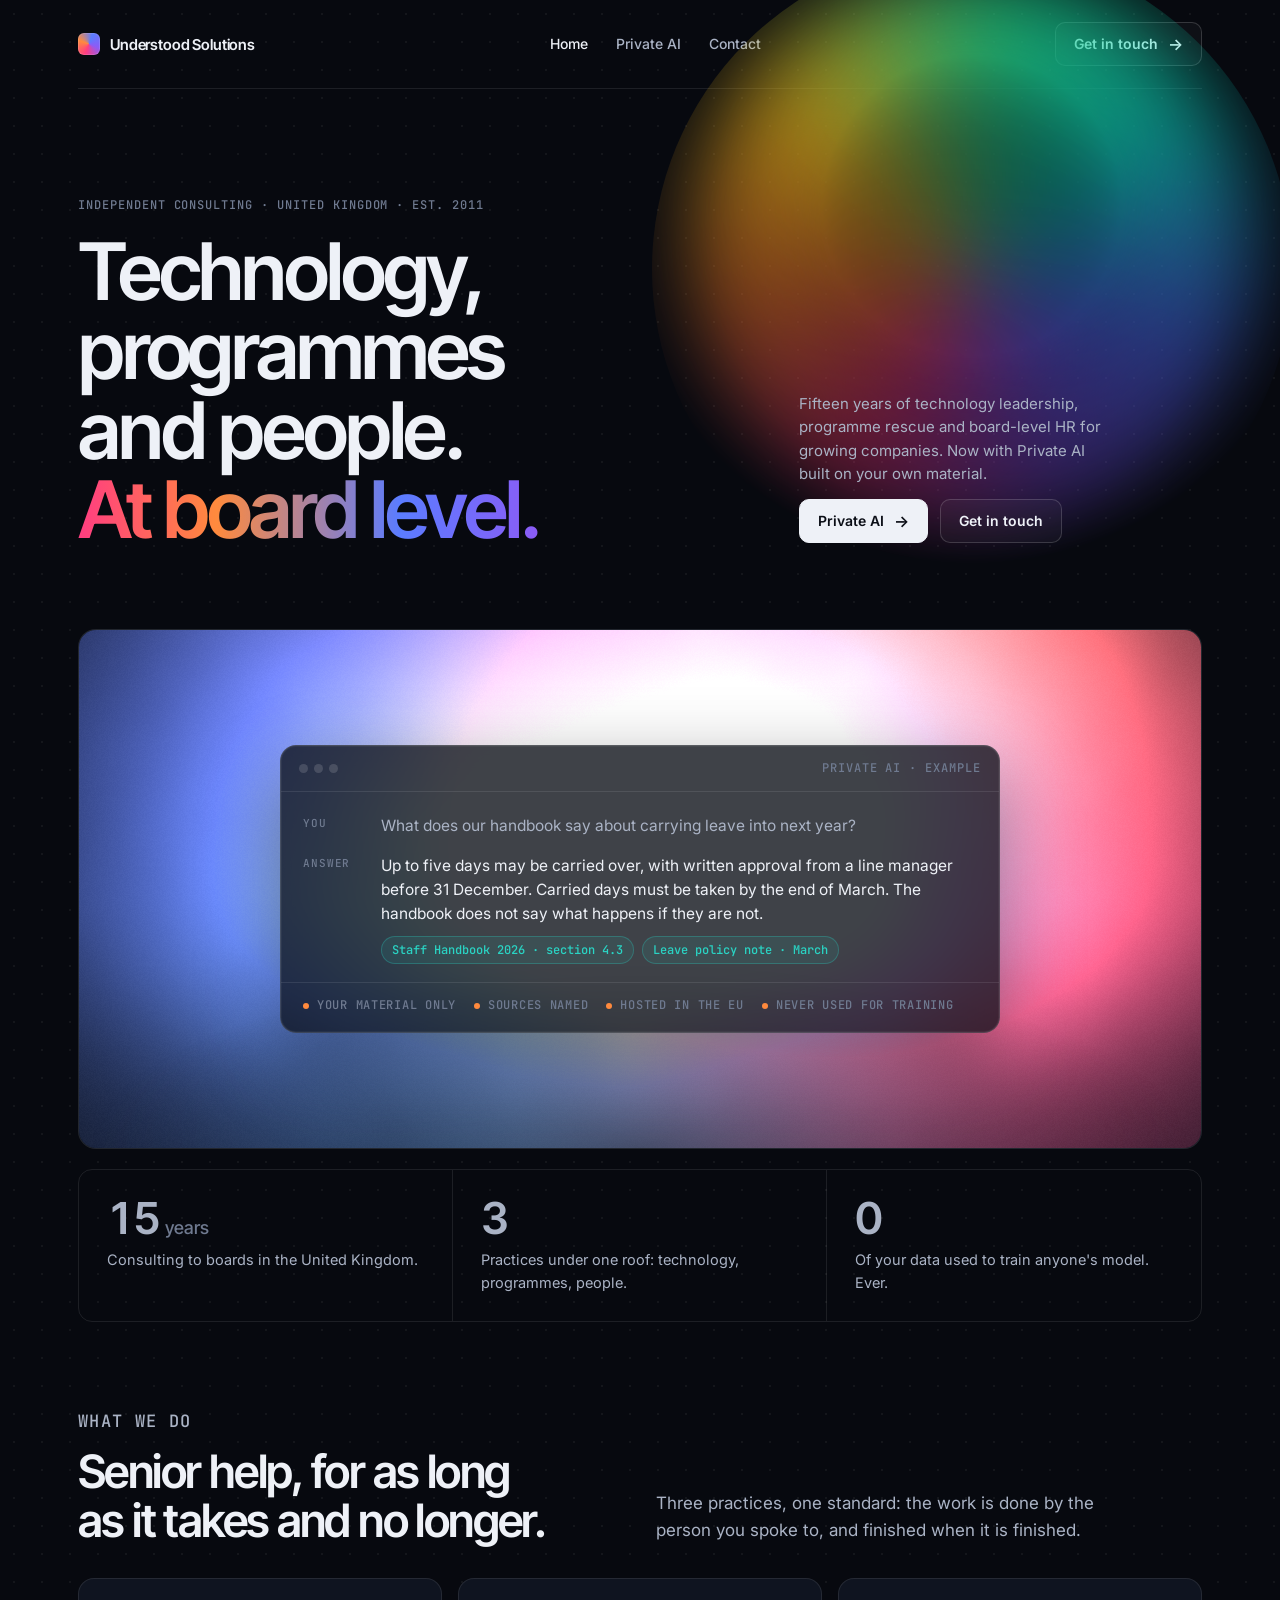
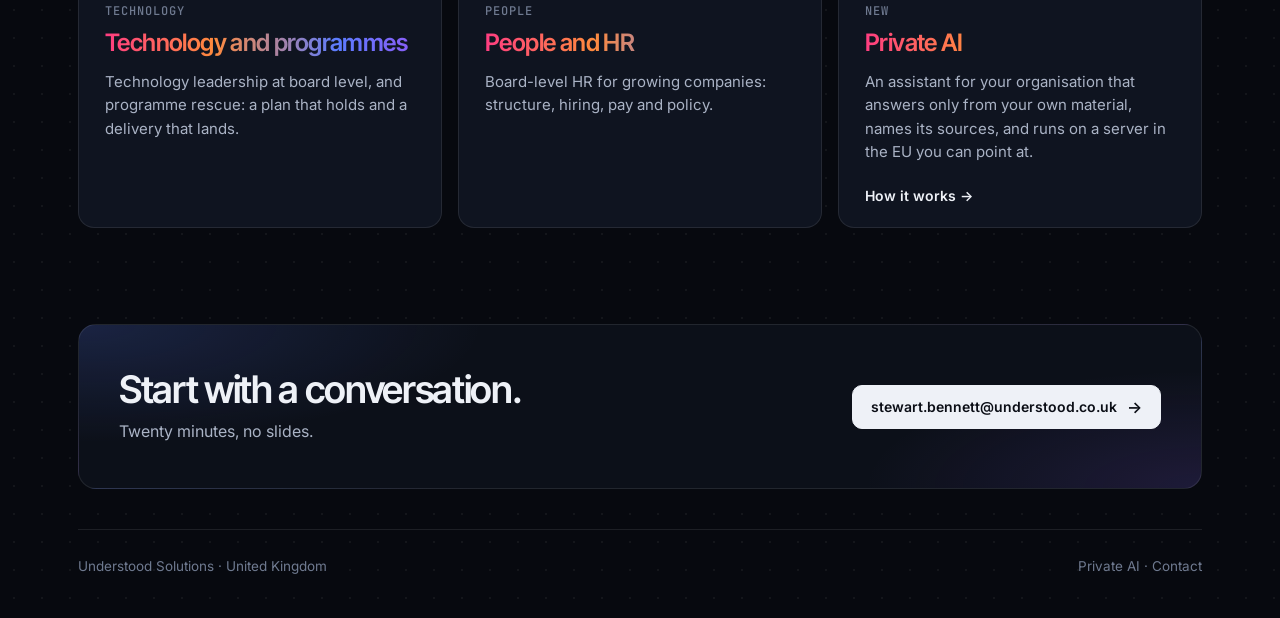
==== index.html @ dab7f5d3 "Understood Solutions: home, Private AI, contact" ====
<!doctype html>
<html lang="en-GB">
<head>
<meta charset="utf-8">
<meta name="viewport" content="width=device-width, initial-scale=1">
<title>Understood Solutions</title>
<meta name="description" content="Independent consulting to boards on technology, programmes and people, and Private AI built on your own material. Understood Solutions, United Kingdom.">
<meta name="theme-color" content="#07090f">
<link rel="preconnect" href="https://fonts.gstatic.com" crossorigin>
<link rel="stylesheet" href="https://fonts.googleapis.com/css2?family=Inter+Tight:wght@500;600&family=Inter:wght@400;500;600&family=JetBrains+Mono:wght@500&display=swap">
<link rel="stylesheet" href="/style.css">
</head>
<body>
<div class="wrap">
  <header class="nav">
    <a class="brand" href="/"><span class="mark" aria-hidden="true"></span>Understood Solutions</a>
    <nav class="links" id="links" aria-label="Pages">
      <a href="/" aria-current="page">Home</a>
      <a href="/private-ai/">Private AI</a>
      <a href="mailto:stewart.bennett@understood.co.uk">Contact</a>
    </nav>
    <a class="btn" href="mailto:stewart.bennett@understood.co.uk?subject=A%20conversation">Get in touch <span class="arr">→</span></a>
    <button class="burger" id="burger" aria-label="Menu" aria-expanded="false" aria-controls="links"><span></span><span></span><span></span></button>
  </header>

  <section class="hero">
    <div class="orb" aria-hidden="true"></div>
    <div>
      <p class="mono">Independent consulting · United Kingdom · Est. 2011</p>
      <h1>Technology, programmes and people. <span class="dim">At board level.</span></h1>
    </div>
    <div class="side">
      <p>Fifteen years of technology leadership, programme rescue and board-level HR for growing companies. Now with Private AI built on your own material.</p>
      <div class="btns">
        <a class="btn primary" href="/private-ai/">Private AI <span class="arr">→</span></a>
        <a class="btn" href="mailto:stewart.bennett@understood.co.uk?subject=A%20conversation">Get in touch</a>
      </div>
    </div>
  </section>

  <section class="panel" aria-label="Private AI, an example exchange">
    <canvas id="mesh" aria-hidden="true"></canvas>
    <div class="card">
      <div class="bar"><span class="dots" aria-hidden="true"><i></i><i></i><i></i></span><span class="mono">Private AI · example</span></div>
      <div class="body">
        <div class="turn q"><span class="who">You</span><p>What does our handbook say about carrying leave into next year?</p></div>
        <div class="turn"><span class="who">Answer</span><div>
          <p>Up to five days may be carried over, with written approval from a line manager before 31 December. Carried days must be taken by the end of March. The handbook does not say what happens if they are not.</p>
          <div class="src"><span>Staff Handbook 2026 · section 4.3</span><span>Leave policy note · March</span></div>
        </div></div>
      </div>
      <div class="foot"><span>Your material only</span><span>Sources named</span><span>Hosted in the EU</span><span>Never used for training</span></div>
    </div>
  </section>

  <section class="stats" aria-label="In numbers">
    <div><p class="n">15<small>years</small></p><p>Consulting to boards in the United Kingdom.</p></div>
    <div><p class="n">3</p><p>Practices under one roof: technology, programmes, people.</p></div>
    <div><p class="n">0</p><p>Of your data used to train anyone's model. Ever.</p></div>
  </section>

  <section class="section" id="work">
    <div class="head">
      <div><p class="mono">What we do</p><h2>Senior help, for as long as it takes and no longer.</h2></div>
      <p>Three practices, one standard: the work is done by the person you spoke to, and finished when it is finished.</p>
    </div>
    <div class="cards">
      <div class="c">
        <p class="k">Technology</p>
        <h3>Technology and programmes</h3>
        <p>Technology leadership at board level, and programme rescue: a plan that holds and a delivery that lands.</p>
      </div>
      <div class="c">
        <p class="k">People</p>
        <h3>People and HR</h3>
        <p>Board-level HR for growing companies: structure, hiring, pay and policy.</p>
      </div>
      <div class="c">
        <p class="k">New</p>
        <h3>Private AI</h3>
        <p>An assistant for your organisation that answers only from your own material, names its sources, and runs on a server in the EU you can point at.</p>
        <a class="more" href="/private-ai/">How it works</a>
      </div>
    </div>
  </section>

  <section class="cta" id="contact">
    <div><h2>Start with a conversation.</h2><p>Twenty minutes, no slides.</p></div>
    <a class="btn primary" href="mailto:stewart.bennett@understood.co.uk?subject=A%20conversation">stewart.bennett@understood.co.uk <span class="arr">→</span></a>
  </section>

  <footer>
    <div>Understood Solutions · United Kingdom</div>
    <div><a href="/private-ai/">Private AI</a> · <a href="mailto:stewart.bennett@understood.co.uk">Contact</a></div>
  </footer>
</div>
<script src="/piece.js"></script>
</body>
</html>
---- style.css ----
/* Understood Solutions. Dark, quiet, one electric accent, big tight type, a generated
   gradient mesh behind one product panel. Nothing overlaps anything: every block flows. */
:root{
  --bg:#07090f; --bg2:#0c1019; --panel:#0f1420; --line:rgba(255,255,255,.09); --line2:rgba(255,255,255,.16);
  --text:#eef1f7; --text2:#aab3c5; --text3:#6f7a90;
  --accent:#5b7cff; --accent2:#8b5cf6; --teal:#2ad4c4; --good:#3ddc97;
  --display:"Inter Tight","Inter","Helvetica Neue",Arial,sans-serif;
  --body:"Inter","Helvetica Neue",Arial,sans-serif;
  --mono:"JetBrains Mono","SF Mono","Menlo",monospace;
}
*{box-sizing:border-box}
html{color-scheme:dark;-webkit-font-smoothing:antialiased;scroll-behavior:smooth}
body{margin:0;background:var(--bg);color:var(--text);font:16px/1.6 var(--body);
  background-image:radial-gradient(rgba(255,255,255,.05) 1px, transparent 1px);background-size:28px 28px}
a{color:inherit}
a:focus-visible,button:focus-visible{outline:2px solid var(--accent);outline-offset:3px}
.wrap{max-width:1180px;margin:0 auto;padding:0 28px}
.mono{font:500 12px/1.4 var(--mono);letter-spacing:.08em;text-transform:uppercase;color:var(--text3)}

/* nav */
.nav{display:flex;align-items:center;justify-content:space-between;gap:24px;padding:22px 0;border-bottom:1px solid var(--line)}
.brand{display:flex;align-items:center;gap:10px;text-decoration:none;font:600 15px/1 var(--display);letter-spacing:-.01em;color:var(--text)}
.brand .mark{width:22px;height:22px;border-radius:6px;background:conic-gradient(from 200deg,#ff3d81,#ff8a3d,#5b7cff,#8b5cf6,#ff3d81);box-shadow:0 0 0 1px rgba(255,255,255,.12) inset}
.links{display:flex;gap:28px}
.links a{font:500 14px/1 var(--body);color:var(--text2);text-decoration:none;padding:8px 0}
.links a:hover,.links a[aria-current]{color:var(--text)}
.btn{display:inline-flex;align-items:center;gap:10px;font:600 14px/1 var(--body);text-decoration:none;padding:13px 18px;border-radius:10px;border:1px solid var(--line2);color:var(--text);background:rgba(255,255,255,.03);transition:background .15s,border-color .15s,transform .15s}
.btn:hover{background:rgba(255,255,255,.07);border-color:rgba(255,255,255,.28)}
.btn.primary{background:var(--text);color:#0b0e16;border-color:var(--text)}
.btn.primary:hover{background:#fff;transform:translateY(-1px)}
.btn .arr{font-size:16px;line-height:1}
.burger{display:none;width:36px;height:30px;background:none;border:1px solid var(--line2);border-radius:8px;cursor:pointer;position:relative}
.burger span{position:absolute;left:9px;right:9px;height:2px;background:var(--text)}
.burger span:nth-child(1){top:9px}.burger span:nth-child(2){top:14px}.burger span:nth-child(3){top:19px}

/* hero */
.hero{position:relative;padding:96px 0 56px;display:grid;grid-template-columns:minmax(0,1.25fr) minmax(0,.75fr);gap:48px;align-items:end;isolation:isolate}
.hero > *{position:relative;z-index:1}
/* the splash: a big saturated orb behind the top right, fading out before the text */
.orb{position:absolute;z-index:0;right:-8%;top:-140px;width:640px;height:640px;border-radius:50%;pointer-events:none;
  background:conic-gradient(from 210deg at 50% 50%,#ff3d81,#ff8a3d,#ffd23d,#3ddc97,#2ad4c4,#5b7cff,#8b5cf6,#ff3d81);
  filter:blur(46px) saturate(1.25);opacity:.85;
  -webkit-mask-image:radial-gradient(circle at 50% 40%,#000 30%,transparent 72%);mask-image:radial-gradient(circle at 50% 40%,#000 30%,transparent 72%);
  animation:spin 40s linear infinite}
@keyframes spin{to{transform:rotate(360deg)}}
.orb::after{content:"";position:absolute;inset:18%;border-radius:50%;background:#07090f;opacity:.55;filter:blur(30px)}
.hero h1{margin:18px 0 0;font:600 clamp(44px,6.2vw,84px)/1.0 var(--display);letter-spacing:-.04em;text-wrap:balance;max-width:14ch}
.hero h1 .dim{background:linear-gradient(90deg,#ff3d81 0%,#ff8a3d 30%,#5b7cff 70%,#8b5cf6 100%);-webkit-background-clip:text;background-clip:text;-webkit-text-fill-color:transparent;color:#ff8a3d}
.hero .sub{margin:0 0 30px;font-size:19px;line-height:1.5;color:var(--text2);max-width:38ch}
.hero .side{display:grid;gap:14px;padding-bottom:6px}
.hero .side p{margin:0;color:var(--text2);font-size:15px;line-height:1.55;max-width:34ch}
.btns{display:flex;gap:12px;flex-wrap:wrap}

/* the product panel: mesh behind, one glass card in front */
.panel{position:relative;margin-top:24px;border:1px solid var(--line);border-radius:18px;overflow:hidden;background:var(--bg2);min-height:520px;display:grid;place-items:center;padding:40px 24px}
.panel canvas{position:absolute;inset:0;width:100%;height:100%;display:block}
.panel::after{content:"";position:absolute;inset:0;background:radial-gradient(70% 50% at 50% 100%,rgba(7,9,15,.5),transparent 70%);pointer-events:none}
.card{position:relative;z-index:2;width:min(720px,100%);background:rgba(10,13,21,.78);border:1px solid rgba(255,255,255,.14);border-radius:16px;box-shadow:0 30px 80px rgba(0,0,0,.45),0 0 0 1px rgba(255,255,255,.04) inset;backdrop-filter:blur(14px);-webkit-backdrop-filter:blur(14px)}
.card .bar{display:flex;align-items:center;justify-content:space-between;gap:16px;padding:14px 18px;border-bottom:1px solid var(--line)}
.card .bar .dots{display:flex;gap:6px}
.card .bar .dots i{width:9px;height:9px;border-radius:50%;background:rgba(255,255,255,.14)}
.card .body{padding:22px 22px 18px;display:grid;gap:16px}
.turn{display:grid;grid-template-columns:64px 1fr;gap:14px;align-items:start}
.turn .who{font:500 11px/1.8 var(--mono);letter-spacing:.08em;text-transform:uppercase;color:var(--text3)}
.turn p{margin:0;color:var(--text);font-size:15.5px;line-height:1.55}
.turn.q p{color:var(--text2)}
.src{display:flex;flex-wrap:wrap;gap:8px;margin-top:10px}
.src span{font:500 12px/1 var(--mono);color:var(--teal);background:rgba(42,212,196,.09);border:1px solid rgba(42,212,196,.28);padding:7px 10px;border-radius:999px}
.card .foot{display:flex;flex-wrap:wrap;gap:10px 18px;padding:14px 22px 18px;border-top:1px solid var(--line)}
.card .foot span{font:500 12px/1.4 var(--mono);letter-spacing:.06em;text-transform:uppercase;color:var(--text3)}
.card .foot span::before{content:"";display:inline-block;width:6px;height:6px;border-radius:50%;background:#ff8a3d;margin-right:8px;vertical-align:middle}

/* stats */
.stats{display:grid;grid-template-columns:repeat(3,1fr);border:1px solid var(--line);border-radius:14px;margin-top:20px;overflow:hidden}
.stats > div{padding:26px 28px;border-right:1px solid var(--line)}
.stats > div:last-child{border-right:0}
.stats .n{font:600 44px/1 var(--display);letter-spacing:-.04em;margin:0 0 8px;font-variant-numeric:tabular-nums}
.stats .n small{font:500 18px/1 var(--display);color:var(--text3);margin-left:6px;letter-spacing:-.01em}
.stats p{margin:0;color:var(--text2);font-size:14.5px}

/* sections */
.section{padding:88px 0 0}
.section .head{display:grid;grid-template-columns:1fr 1fr;gap:32px;align-items:end;margin-bottom:34px}
.section h2{margin:14px 0 0;font:600 clamp(30px,3.6vw,46px)/1.05 var(--display);letter-spacing:-.035em;text-wrap:balance}
.section .head p{margin:0;color:var(--text2);font-size:17px;max-width:44ch}
.cards{display:grid;grid-template-columns:repeat(3,1fr);gap:16px}
.c{background:var(--panel);border:1px solid var(--line);border-radius:16px;padding:26px 26px 24px;display:flex;flex-direction:column;gap:12px;min-height:250px;transition:border-color .15s,transform .15s}
.c:hover{border-color:var(--line2);transform:translateY(-2px)}
.c .k{font:500 12px/1 var(--mono);letter-spacing:.08em;text-transform:uppercase;color:var(--text3)}
.c h3{margin:0;font:600 24px/1.15 var(--display);letter-spacing:-.025em;display:inline-block;
  background:linear-gradient(90deg,#ff3d81 0%,#ff8a3d 35%,#5b7cff 75%,#8b5cf6 100%);-webkit-background-clip:text;background-clip:text;-webkit-text-fill-color:transparent;color:#ff8a3d;padding-bottom:.06em}
.c p{margin:0;color:var(--text2);font-size:15px;line-height:1.55}
.c a.more{margin-top:auto;padding-top:10px;font:600 14px/1 var(--body);color:var(--text);text-decoration:none}
.c a.more::after{content:" →"}

/* private ai page content */
.grid2{display:grid;grid-template-columns:1.1fr .9fr;gap:40px;margin-top:8px}
.prose p{margin:0 0 12px;color:var(--text2);max-width:62ch}
.prose h3{margin:26px 0 12px;font:600 20px/1.2 var(--display);letter-spacing:-.02em}
.steps{list-style:none;margin:0;padding:0;display:grid;gap:14px}
.steps li{display:grid;grid-template-columns:40px 1fr;gap:12px;align-items:start}
.steps .k{font:500 12px/1.9 var(--mono);color:var(--accent)}
.steps b{display:block;color:var(--text);font-weight:600}
.steps span{color:var(--text2);font-size:15px}
.rule{margin:28px 0 0;border:1px solid rgba(91,124,255,.35);background:rgba(91,124,255,.07);border-radius:14px;padding:18px 20px}
.rule .say{margin:0;font:600 22px/1.2 var(--display);letter-spacing:-.025em}
.rule .why{margin:8px 0 0;color:var(--text2);font-size:14.5px}
.tablewrap{overflow-x:auto;border:1px solid var(--line);border-radius:14px;background:var(--panel)}
table{width:100%;border-collapse:collapse;font-size:14.5px}
th{font:500 11px/1.4 var(--mono);letter-spacing:.08em;text-transform:uppercase;color:var(--text3);text-align:left;padding:16px 18px 12px;border-bottom:1px solid var(--line)}
td{padding:13px 18px;border-bottom:1px solid var(--line);vertical-align:top;color:var(--text2)}
td:first-child{color:var(--text);font-weight:500;white-space:nowrap}
td.us{color:var(--text);font-weight:500}
td.them{color:var(--text3)}
tr:last-child td{border-bottom:0}
.row3{display:grid;grid-template-columns:repeat(3,1fr);gap:16px;margin-top:40px}
.row3 > div{background:var(--panel);border:1px solid var(--line);border-radius:16px;padding:24px 26px}
.row3 h3{margin:0 0 12px;font:500 12px/1 var(--mono);letter-spacing:.08em;text-transform:uppercase;color:var(--accent)}
.row3 .big{margin:0 0 8px;font:600 32px/1 var(--display);letter-spacing:-.035em;font-variant-numeric:tabular-nums}
.row3 .big small{font:500 14px/1.3 var(--body);color:var(--text3);margin-left:8px;letter-spacing:0}
.row3 p{margin:0;color:var(--text2);font-size:14.5px}
.two{display:grid;grid-template-columns:1fr 1fr;gap:40px;margin-top:40px}
.two h2{margin:0 0 12px;font:600 24px/1.15 var(--display);letter-spacing:-.03em}
.two p{margin:0 0 10px;color:var(--text2);max-width:56ch}
ul.plain{margin:0;padding-left:18px;color:var(--text2)}
ul.plain li{margin:6px 0}

/* cta + footer */
.cta{margin-top:96px;border:1px solid var(--line);border-radius:18px;padding:44px 40px;display:flex;justify-content:space-between;align-items:center;gap:24px;flex-wrap:wrap;
  background:radial-gradient(60% 120% at 0% 0%,rgba(91,124,255,.18),transparent 60%),radial-gradient(50% 120% at 100% 100%,rgba(139,92,246,.14),transparent 60%),var(--bg2)}
.cta h2{margin:0;font:600 clamp(26px,3vw,38px)/1.1 var(--display);letter-spacing:-.035em;max-width:22ch;text-wrap:balance}
.cta p{margin:8px 0 0;color:var(--text2)}
footer{margin-top:40px;padding:26px 0 40px;border-top:1px solid var(--line);display:flex;justify-content:space-between;gap:16px;flex-wrap:wrap;font-size:13.5px;color:var(--text3)}
footer a{color:var(--text3);text-decoration:none}
footer a:hover{color:var(--text)}

@media (max-width:900px){
  .hero{grid-template-columns:1fr;padding-top:64px;gap:28px}
  .orb{width:420px;height:420px;right:-30%;top:-160px;opacity:.7}
  .stats,.cards,.grid2,.row3,.two,.section .head{grid-template-columns:1fr}
  .stats > div{border-right:0;border-bottom:1px solid var(--line)}
  .stats > div:last-child{border-bottom:0}
  .links{display:none;position:absolute;left:0;right:0;top:78px;flex-direction:column;gap:0;background:var(--bg2);border-bottom:1px solid var(--line);padding:8px 28px 16px;z-index:9}
  .links.open{display:flex}
  .links a{padding:14px 0;border-bottom:1px solid var(--line)}
  .nav{position:relative}
  .nav .btn{display:none}
  .burger{display:block}
  .panel{min-height:0;padding:24px 14px}
  .turn{grid-template-columns:1fr}
}
@media (prefers-reduced-motion: reduce){*{transition:none!important;animation:none!important}.orb{animation:none}}
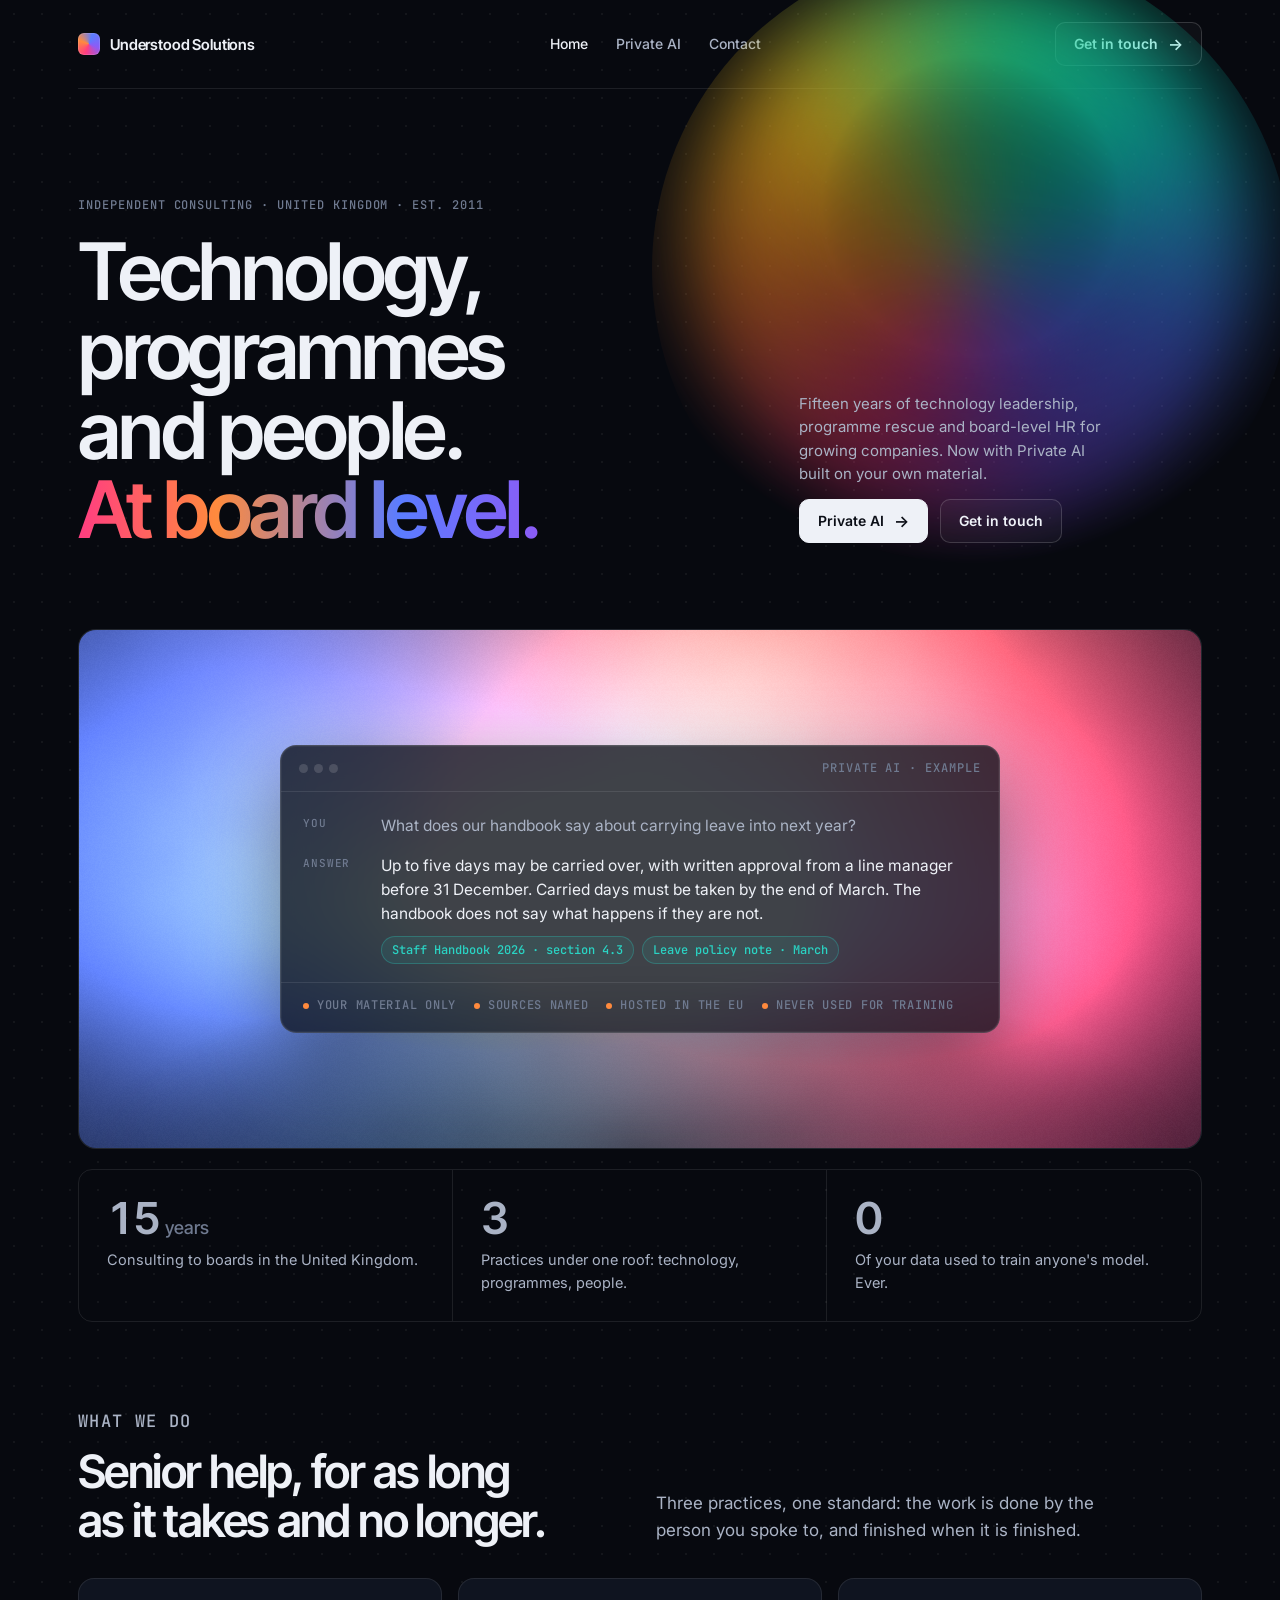
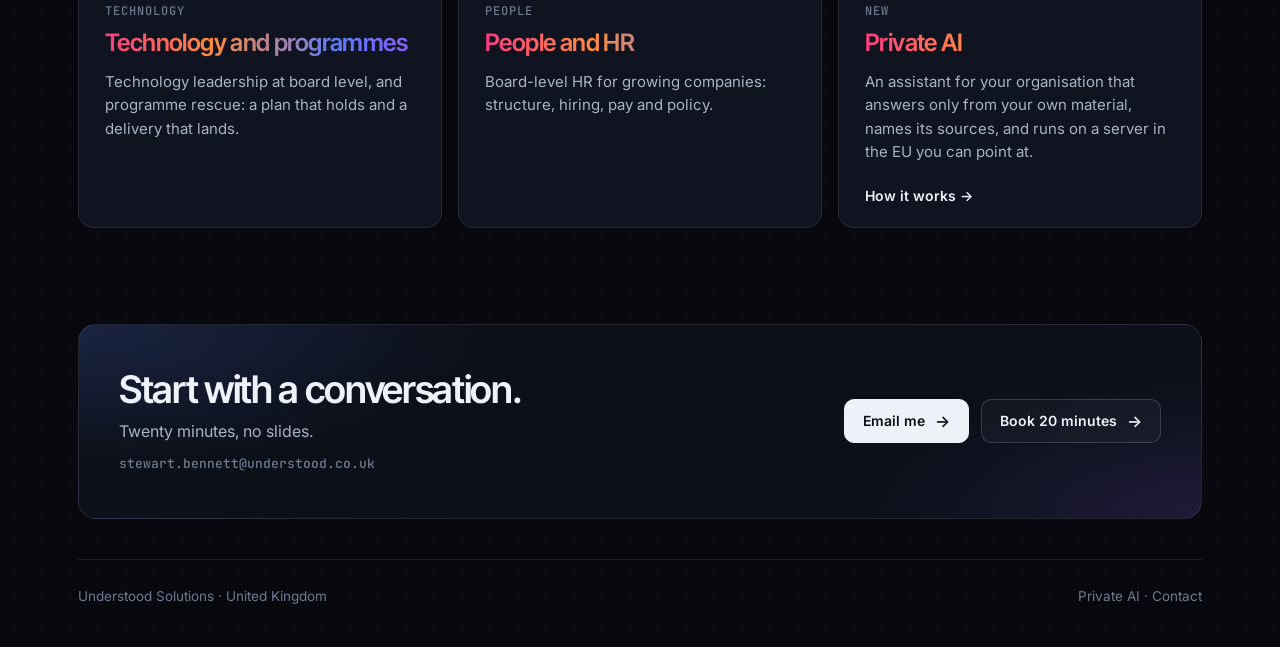
==== commit 6b378cea: "Contact box fits a phone; booking button ready" ====
--- a/index.html
+++ b/index.html
@@ -85,8 +85,11 @@
   </section>
 
   <section class="cta" id="contact">
-    <div><h2>Start with a conversation.</h2><p>Twenty minutes, no slides.</p></div>
-    <a class="btn primary" href="mailto:stewart.bennett@understood.co.uk?subject=A%20conversation">stewart.bennett@understood.co.uk <span class="arr">→</span></a>
+    <div><h2>Start with a conversation.</h2><p>Twenty minutes, no slides.</p><p class="addr">stewart.bennett@understood.co.uk</p></div>
+    <div class="actions">
+      <a class="btn primary" href="mailto:stewart.bennett@understood.co.uk?subject=A%20conversation">Email me <span class="arr">→</span></a>
+      <a class="btn" id="book" href="#" hidden>Book 20 minutes <span class="arr">→</span></a>
+    </div>
   </section>
 
   <footer>
--- a/style.css
+++ b/style.css
@@ -126,10 +126,13 @@
 ul.plain li{margin:6px 0}
 
 /* cta + footer */
-.cta{margin-top:96px;border:1px solid var(--line);border-radius:18px;padding:44px 40px;display:flex;justify-content:space-between;align-items:center;gap:24px;flex-wrap:wrap;
+.cta{margin-top:96px;border:1px solid var(--line);border-radius:18px;padding:44px 40px;display:flex;justify-content:space-between;align-items:center;gap:24px;flex-wrap:wrap;overflow:hidden;
   background:radial-gradient(60% 120% at 0% 0%,rgba(91,124,255,.18),transparent 60%),radial-gradient(50% 120% at 100% 100%,rgba(139,92,246,.14),transparent 60%),var(--bg2)}
 .cta h2{margin:0;font:600 clamp(26px,3vw,38px)/1.1 var(--display);letter-spacing:-.035em;max-width:22ch;text-wrap:balance}
 .cta p{margin:8px 0 0;color:var(--text2)}
+.cta .actions{display:flex;gap:12px;flex-wrap:wrap;max-width:100%}
+.cta .actions .btn{max-width:100%}
+.cta .addr{margin:10px 0 0;font:500 13px/1.5 var(--mono);color:var(--text3);overflow-wrap:anywhere}
 footer{margin-top:40px;padding:26px 0 40px;border-top:1px solid var(--line);display:flex;justify-content:space-between;gap:16px;flex-wrap:wrap;font-size:13.5px;color:var(--text3)}
 footer a{color:var(--text3);text-decoration:none}
 footer a:hover{color:var(--text)}
@@ -148,5 +151,8 @@
   .burger{display:block}
   .panel{min-height:0;padding:24px 14px}
   .turn{grid-template-columns:1fr}
+  .cta{padding:32px 24px;display:block}
+  .cta .actions{margin-top:22px}
+  .cta .actions .btn{width:100%;justify-content:center}
 }
 @media (prefers-reduced-motion: reduce){*{transition:none!important;animation:none!important}.orb{animation:none}}
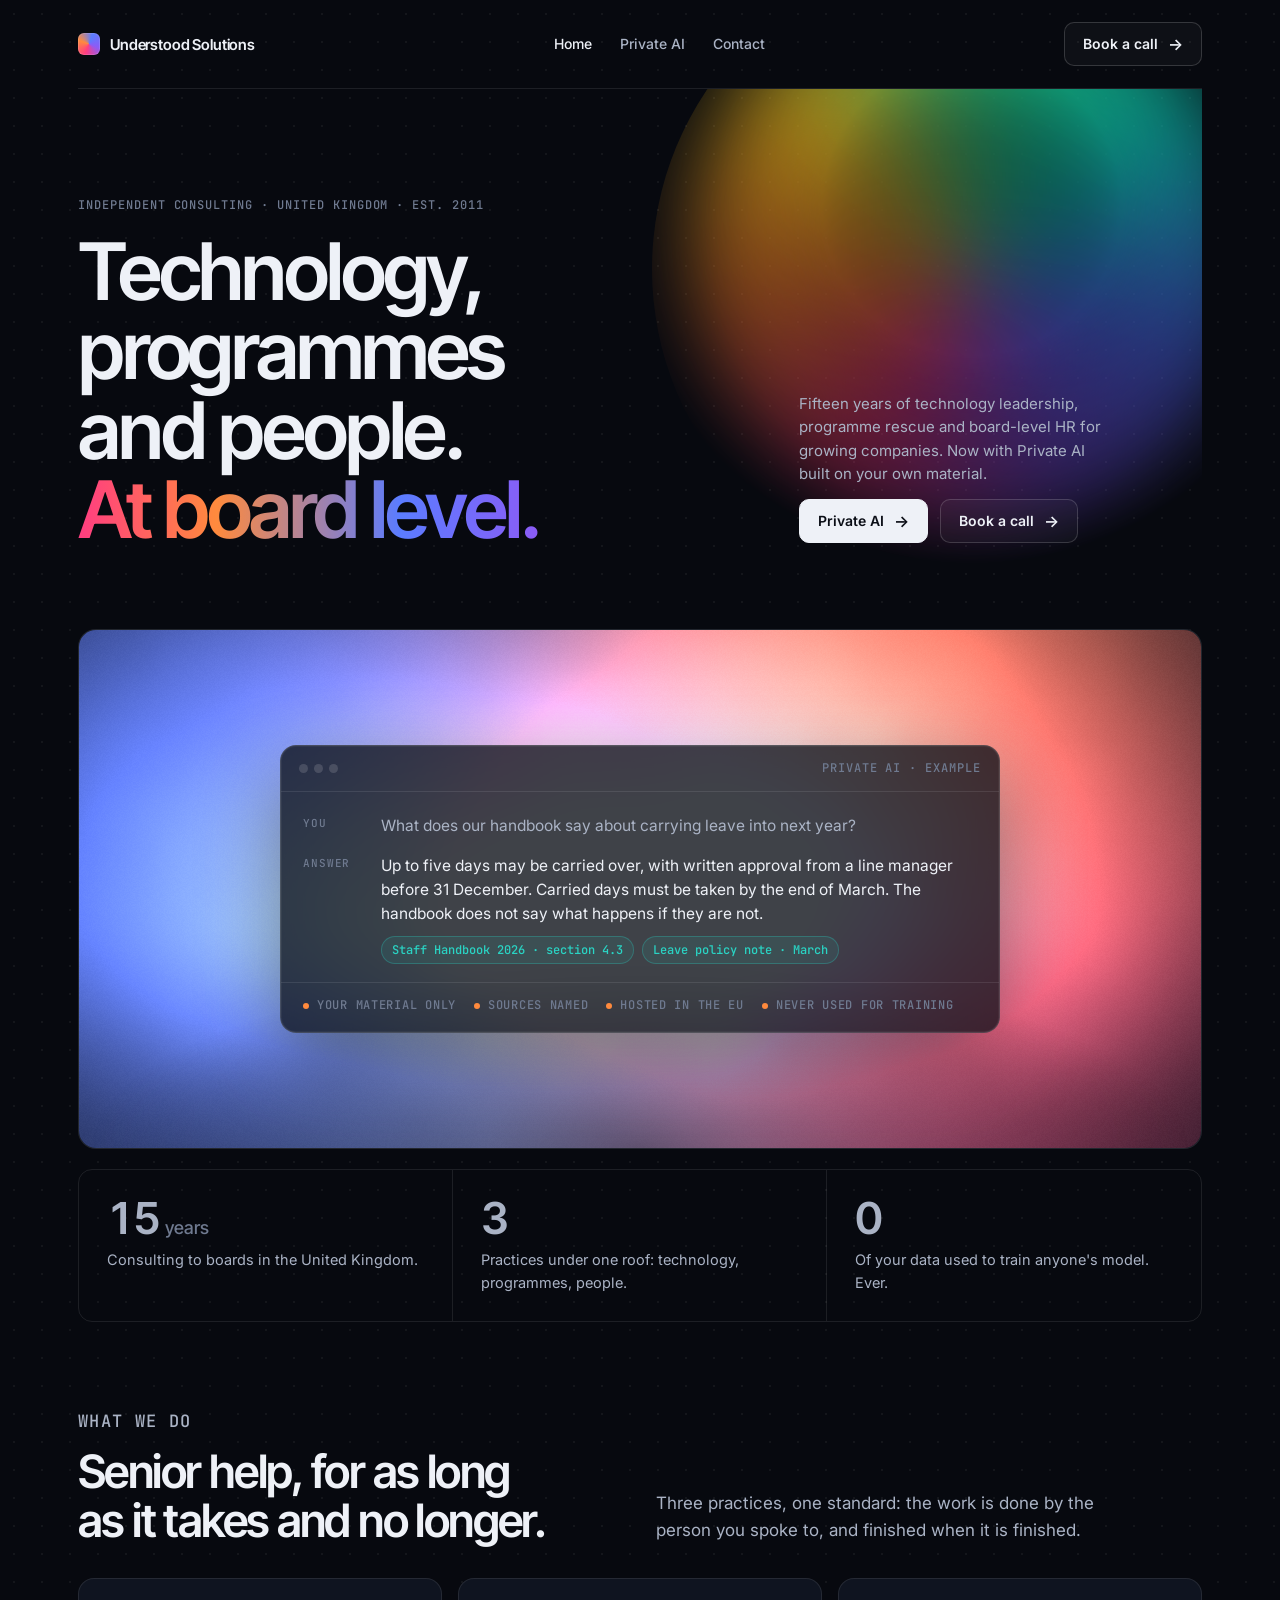
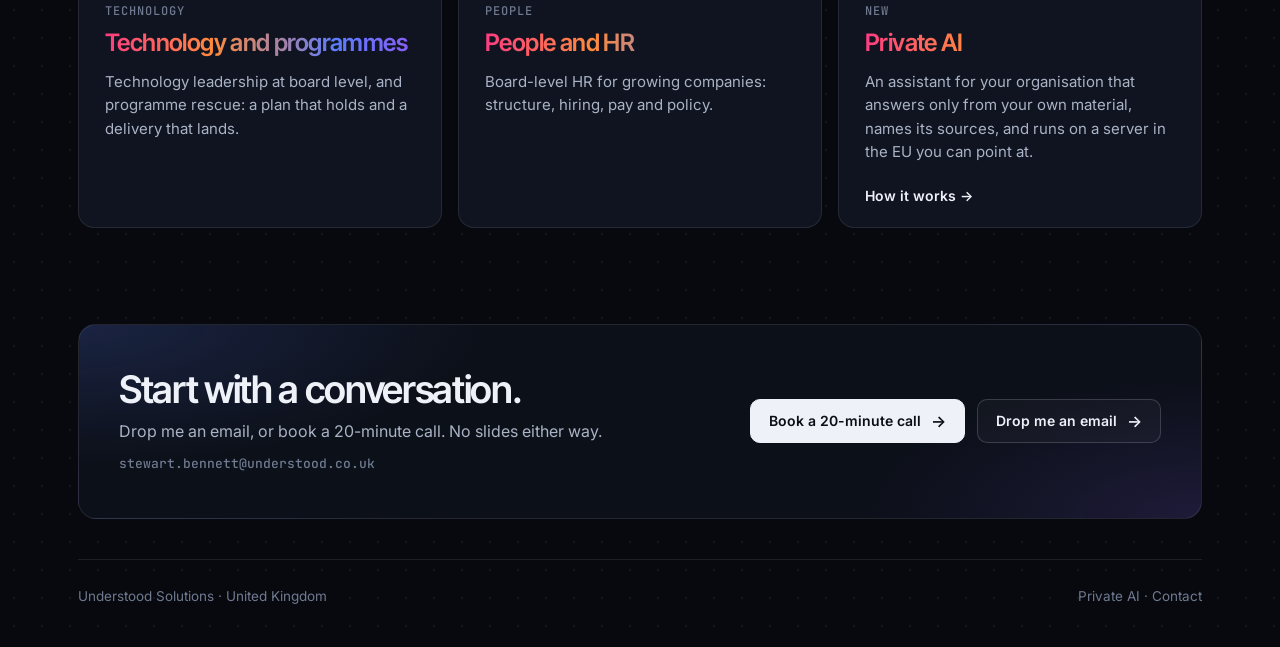
==== commit 06187e7f: "Contact box: email or 20-minute call" ====
--- a/index.html
+++ b/index.html
@@ -19,7 +19,7 @@
       <a href="/private-ai/">Private AI</a>
       <a href="mailto:stewart.bennett@understood.co.uk">Contact</a>
     </nav>
-    <a class="btn" href="mailto:stewart.bennett@understood.co.uk?subject=A%20conversation">Get in touch <span class="arr">→</span></a>
+    <a class="btn" href="https://cal.com/stewartb/private-ai-consultation" target="_blank" rel="noopener">Book a call <span class="arr">→</span></a>
     <button class="burger" id="burger" aria-label="Menu" aria-expanded="false" aria-controls="links"><span></span><span></span><span></span></button>
   </header>
 
@@ -33,7 +33,7 @@
       <p>Fifteen years of technology leadership, programme rescue and board-level HR for growing companies. Now with Private AI built on your own material.</p>
       <div class="btns">
         <a class="btn primary" href="/private-ai/">Private AI <span class="arr">→</span></a>
-        <a class="btn" href="mailto:stewart.bennett@understood.co.uk?subject=A%20conversation">Get in touch</a>
+        <a class="btn" href="https://cal.com/stewartb/private-ai-consultation" target="_blank" rel="noopener">Book a call <span class="arr">→</span></a>
       </div>
     </div>
   </section>
@@ -85,10 +85,10 @@
   </section>
 
   <section class="cta" id="contact">
-    <div><h2>Start with a conversation.</h2><p>Twenty minutes, no slides.</p><p class="addr">stewart.bennett@understood.co.uk</p></div>
+    <div><h2>Start with a conversation.</h2><p>Drop me an email, or book a 20-minute call. No slides either way.</p><p class="addr">stewart.bennett@understood.co.uk</p></div>
     <div class="actions">
-      <a class="btn primary" href="mailto:stewart.bennett@understood.co.uk?subject=A%20conversation">Email me <span class="arr">→</span></a>
-      <a class="btn" id="book" href="#" hidden>Book 20 minutes <span class="arr">→</span></a>
+      <a class="btn primary" href="https://cal.com/stewartb/private-ai-consultation" target="_blank" rel="noopener">Book a 20-minute call <span class="arr">→</span></a>
+      <a class="btn" href="mailto:stewart.bennett@understood.co.uk?subject=A%20conversation">Drop me an email <span class="arr">→</span></a>
     </div>
   </section>
 
--- a/style.css
+++ b/style.css
@@ -9,12 +9,12 @@
   --mono:"JetBrains Mono","SF Mono","Menlo",monospace;
 }
 *{box-sizing:border-box}
-html{color-scheme:dark;-webkit-font-smoothing:antialiased;scroll-behavior:smooth}
-body{margin:0;background:var(--bg);color:var(--text);font:16px/1.6 var(--body);
+html{color-scheme:dark;-webkit-font-smoothing:antialiased;scroll-behavior:smooth;overflow-x:clip}
+body{margin:0;background:var(--bg);color:var(--text);font:16px/1.6 var(--body);overflow-x:clip;max-width:100vw;
   background-image:radial-gradient(rgba(255,255,255,.05) 1px, transparent 1px);background-size:28px 28px}
 a{color:inherit}
 a:focus-visible,button:focus-visible{outline:2px solid var(--accent);outline-offset:3px}
-.wrap{max-width:1180px;margin:0 auto;padding:0 28px}
+.wrap{max-width:1180px;margin:0 auto;padding:0 28px;overflow-x:clip}
 .mono{font:500 12px/1.4 var(--mono);letter-spacing:.08em;text-transform:uppercase;color:var(--text3)}
 
 /* nav */
@@ -34,7 +34,7 @@
 .burger span:nth-child(1){top:9px}.burger span:nth-child(2){top:14px}.burger span:nth-child(3){top:19px}
 
 /* hero */
-.hero{position:relative;padding:96px 0 56px;display:grid;grid-template-columns:minmax(0,1.25fr) minmax(0,.75fr);gap:48px;align-items:end;isolation:isolate}
+.hero{position:relative;padding:96px 0 56px;display:grid;grid-template-columns:minmax(0,1.25fr) minmax(0,.75fr);gap:48px;align-items:end;isolation:isolate;overflow:clip}
 .hero > *{position:relative;z-index:1}
 /* the splash: a big saturated orb behind the top right, fading out before the text */
 .orb{position:absolute;z-index:0;right:-8%;top:-140px;width:640px;height:640px;border-radius:50%;pointer-events:none;
@@ -139,7 +139,8 @@
 
 @media (max-width:900px){
   .hero{grid-template-columns:1fr;padding-top:64px;gap:28px}
-  .orb{width:420px;height:420px;right:-30%;top:-160px;opacity:.7}
+  .orb{width:420px;height:420px;right:-120px;top:-160px;opacity:.7}
+  .wrap{padding:0 20px}
   .stats,.cards,.grid2,.row3,.two,.section .head{grid-template-columns:1fr}
   .stats > div{border-right:0;border-bottom:1px solid var(--line)}
   .stats > div:last-child{border-bottom:0}
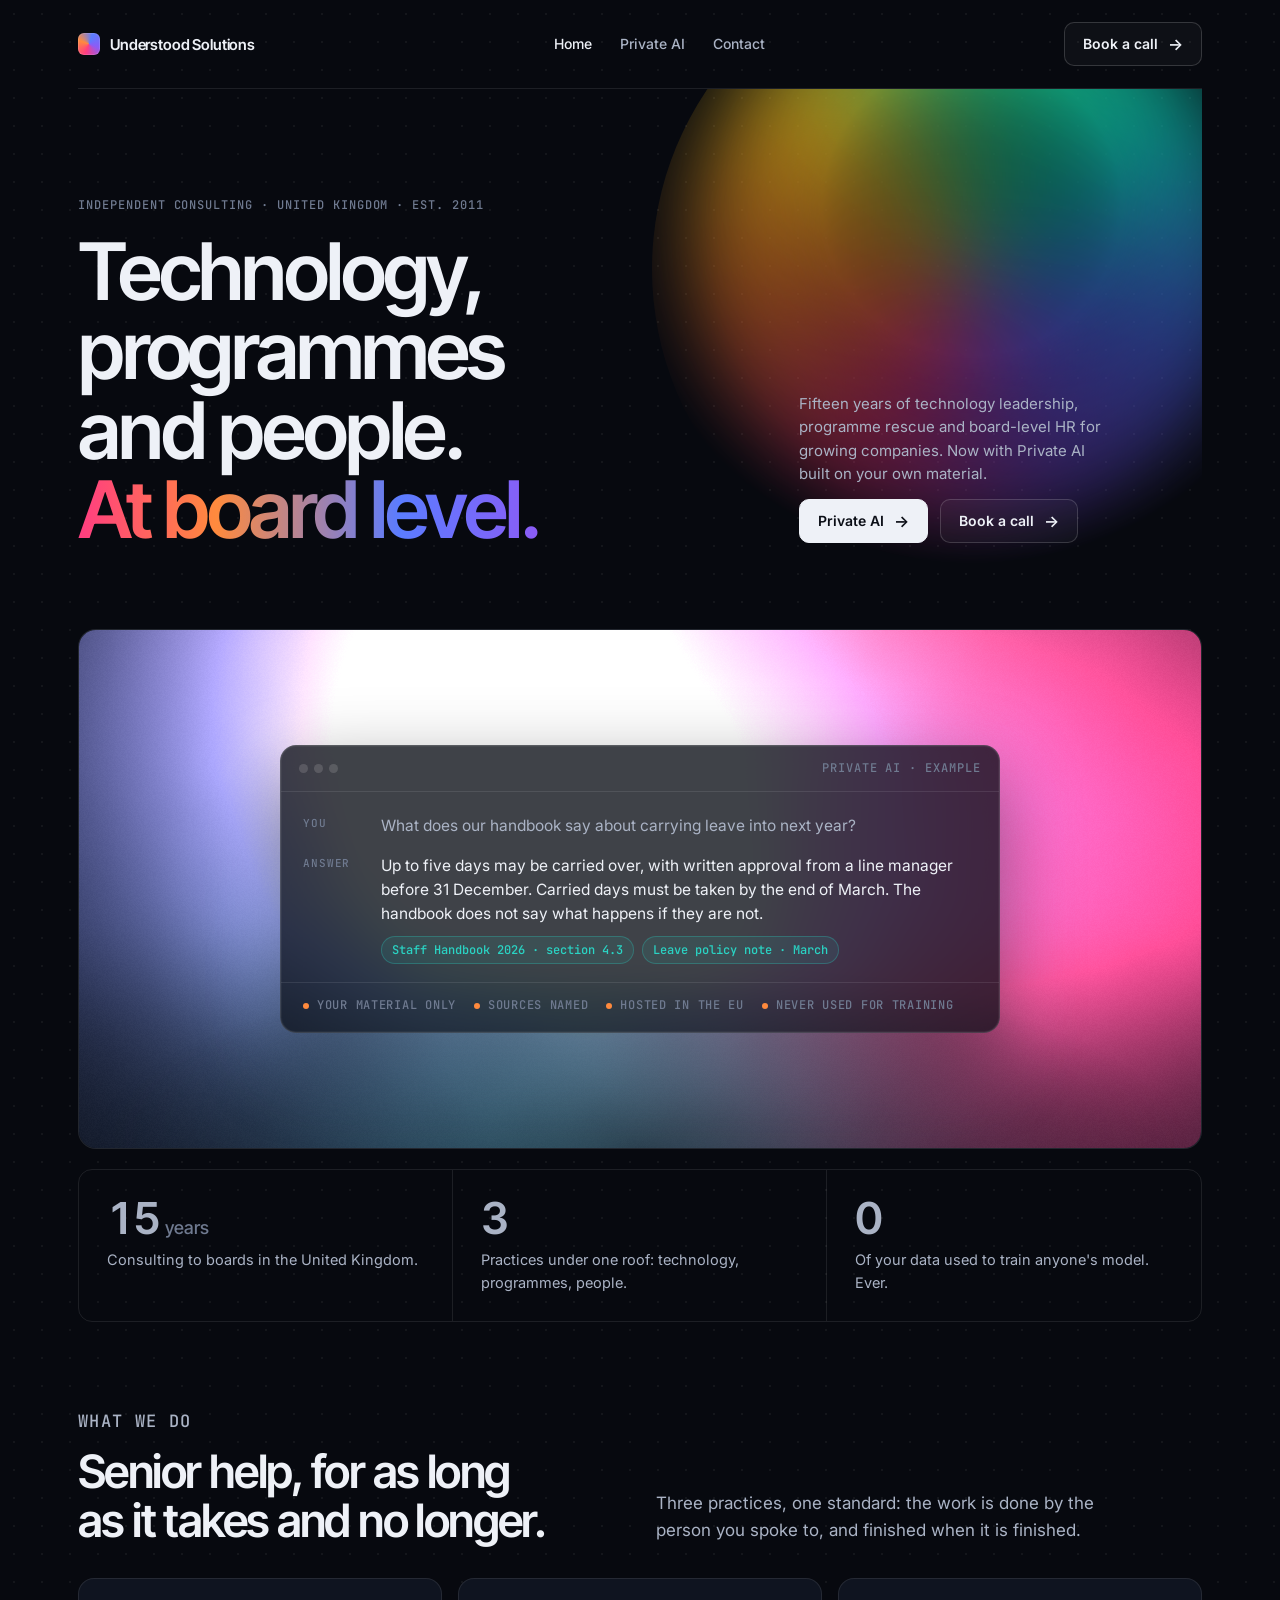
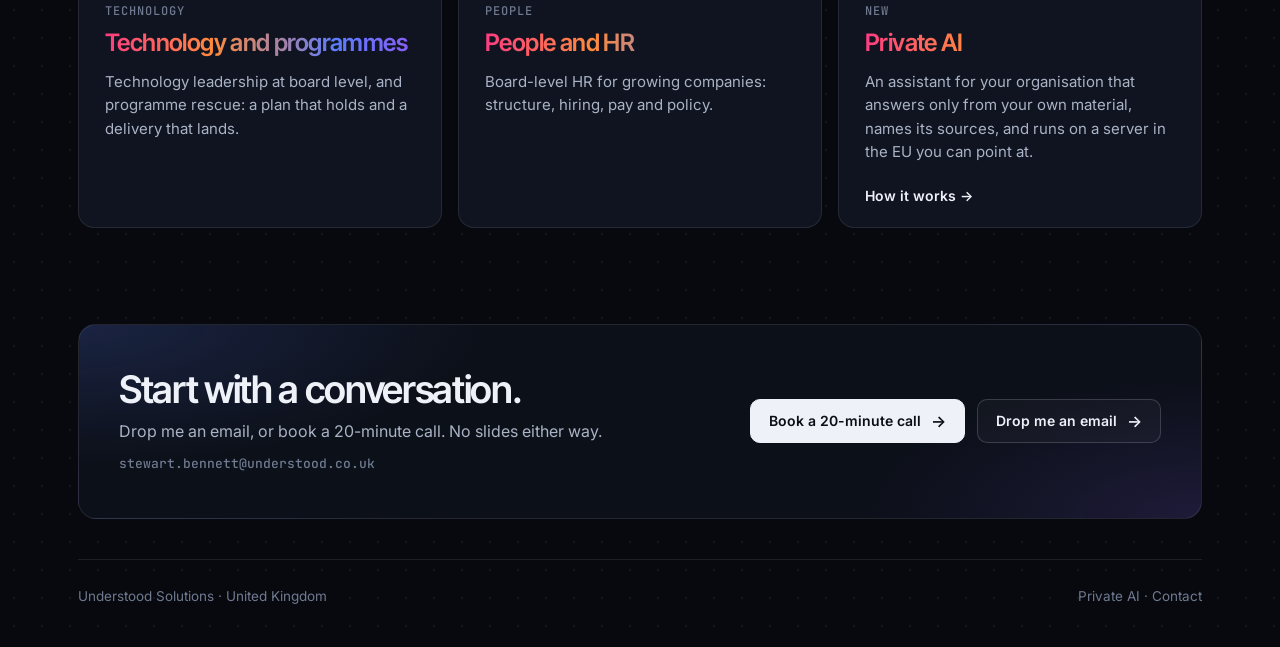
==== commit 91e0f72e: "SEO: sitemap, meta, social cards, structured data, favicon" ====
--- a/index.html
+++ b/index.html
@@ -3,12 +3,35 @@
 <head>
 <meta charset="utf-8">
 <meta name="viewport" content="width=device-width, initial-scale=1">
-<title>Understood Solutions</title>
-<meta name="description" content="Independent consulting to boards on technology, programmes and people, and Private AI built on your own material. Understood Solutions, United Kingdom.">
+<title>Understood Solutions | Technology, programme and HR consulting at board level, UK</title>
+<meta name="description" content="Independent consulting to boards in the UK: technology leadership, programme rescue and board-level HR, plus Private AI that answers only from your own documents. Fifteen years, one senior pair of hands.">
+<link rel="canonical" href="https://understood.co.uk/">
+<meta name="robots" content="index,follow,max-image-preview:large">
+<meta property="og:type" content="website">
+<meta property="og:site_name" content="Understood Solutions">
+<meta property="og:locale" content="en_GB">
+<meta property="og:url" content="https://understood.co.uk/">
+<meta property="og:title" content="Understood Solutions | Technology, programme and HR consulting at board level, UK">
+<meta property="og:description" content="Independent consulting to boards in the UK: technology leadership, programme rescue and board-level HR, plus Private AI that answers only from your own documents. Fifteen years, one senior pair of hands.">
+<meta property="og:image" content="https://understood.co.uk/img/og-home.png">
+<meta property="og:image:width" content="1200">
+<meta property="og:image:height" content="630">
+<meta property="og:image:alt" content="Understood Solutions | Technology, programme and HR consulting at board level, UK">
+<meta name="twitter:card" content="summary_large_image">
+<meta name="twitter:title" content="Understood Solutions | Technology, programme and HR consulting at board level, UK">
+<meta name="twitter:description" content="Independent consulting to boards in the UK: technology leadership, programme rescue and board-level HR, plus Private AI that answers only from your own documents. Fifteen years, one senior pair of hands.">
+<meta name="twitter:image" content="https://understood.co.uk/img/og-home.png">
+<link rel="icon" href="/favicon.ico" sizes="32x32">
+<link rel="icon" href="/img/favicon-32.png" type="image/png" sizes="32x32">
+<link rel="icon" href="/img/mark.svg" type="image/svg+xml">
+<link rel="apple-touch-icon" href="/img/apple-touch-icon.png">
 <meta name="theme-color" content="#07090f">
 <link rel="preconnect" href="https://fonts.gstatic.com" crossorigin>
 <link rel="stylesheet" href="https://fonts.googleapis.com/css2?family=Inter+Tight:wght@500;600&family=Inter:wght@400;500;600&family=JetBrains+Mono:wght@500&display=swap">
 <link rel="stylesheet" href="/style.css">
+<script type="application/ld+json">
+{"@context":"https://schema.org","@type":"ProfessionalService","@id":"https://understood.co.uk/#org","name":"Understood Solutions","url":"https://understood.co.uk/","logo":"https://understood.co.uk/img/icon-512.png","image":"https://understood.co.uk/img/og-home.png","description":"Independent consulting to boards on technology, programmes and people, and Private AI built on your own material.","email":"stewart.bennett@understood.co.uk","foundingDate":"2011","areaServed":{"@type":"Country","name":"United Kingdom"},"address":{"@type":"PostalAddress","addressCountry":"GB"},"knowsAbout":["Technology leadership","Programme rescue","Board-level HR","Private AI","Retrieval-augmented generation"],"makesOffer":[{"@type":"Offer","itemOffered":{"@type":"Service","name":"Technology and programme leadership","serviceType":"Technology consulting"}},{"@type":"Offer","itemOffered":{"@type":"Service","name":"People and HR","serviceType":"Board-level HR consulting"}},{"@type":"Offer","itemOffered":{"@type":"Service","name":"Private AI","url":"https://understood.co.uk/private-ai/","serviceType":"Private AI assistant on your own documents, hosted in the EU"}}]}
+</script>
 </head>
 <body>
 <div class="wrap">
